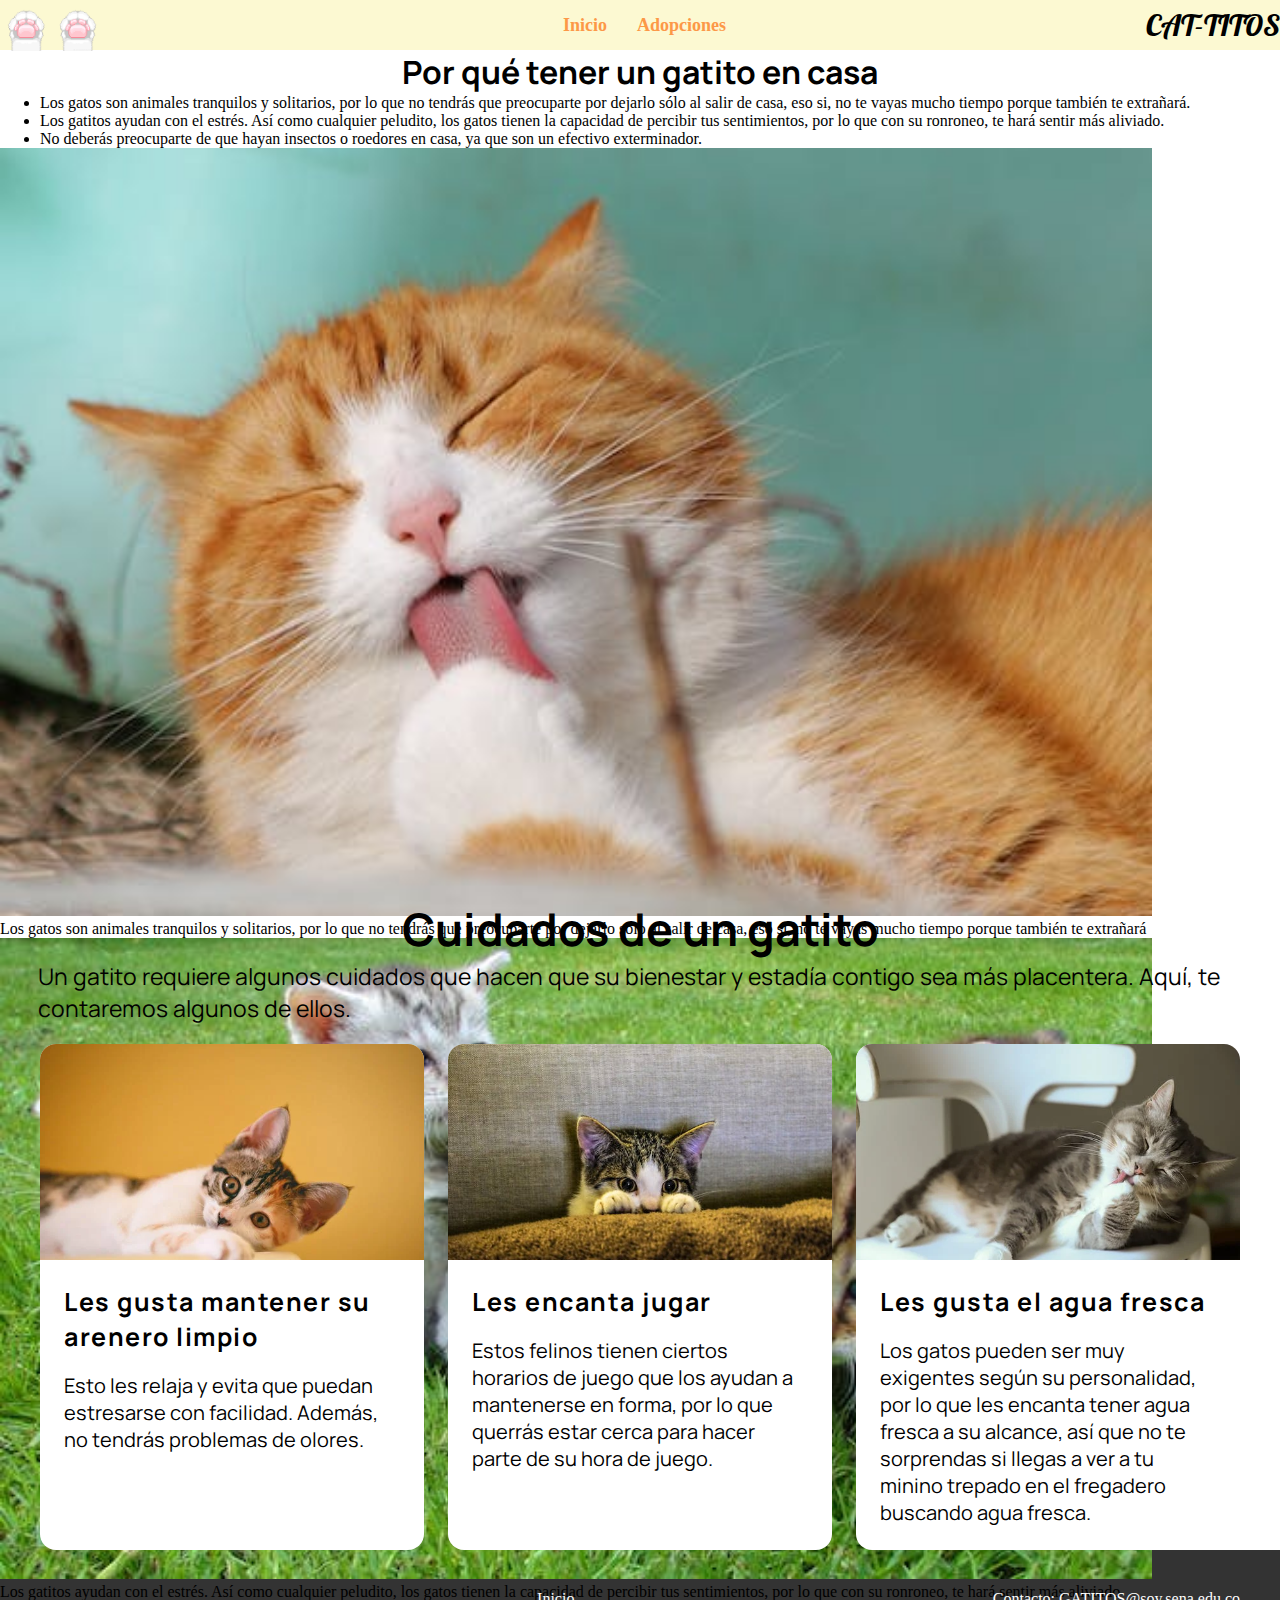
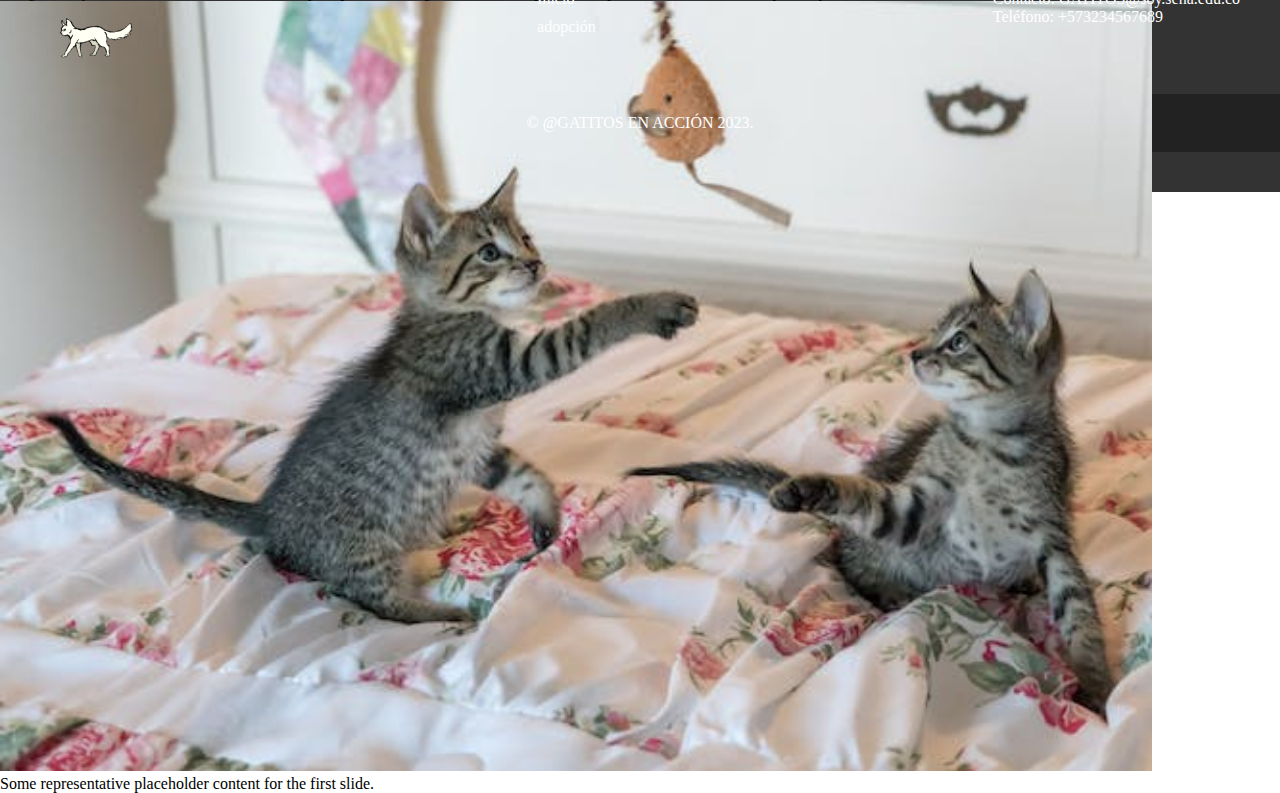
==== index.html @ 414038a0 "Modificaciones en adociones" ====
<!DOCTYPE html>
<html lang="en">

<head>
    <meta charset="UTF-8">
    <meta name="viewport" content="width=device-width, initial-scale=1.0">
    <link rel="stylesheet" href="style.css">
    <link href="https://cdn.jsdelivr.net/npm/bootstrap@5.3.1/dist/css/bootstrap.min.css" rel="stylesheet" integrity="sha384-4bw+/aepP/YC94hEpVNVgiZdgIC5+VKNBQNGCHeKRQN+PtmoHDEXuppvnDJzQIu9" crossorigin="anonymous">
    <script src="https://cdn.jsdelivr.net/npm/bootstrap@5.3.1/dist/js/bootstrap.bundle.min.js" integrity="sha384-HwwvtgBNo3bZJJLYd8oVXjrBZt8cqVSpeBNS5n7C8IVInixGAoxmnlMuBnhbgrkm" crossorigin="anonymous"></script>
    <style>
        @import url('https://fonts.googleapis.com/css2?family=Edu+SA+Beginner&display=swap');
        @import url('https://fonts.googleapis.com/css2?family=Lobster&display=swap');
        @import url('https://fonts.googleapis.com/css2?family=Rubik+Marker+Hatch&family=Varela+Round&display=swap');
        @import url('https://fonts.googleapis.com/css2?family=Manrope:wght@200&display=swap');

    </style>

</head>

<body>
    <nav>
      <img id="menuH" src="/img/24-horas.gif">
        <ul>
            <li><a href="index.html">Inicio</a></li>
            <li><a href="adopcion.html">Adopciones</a></li>
        </ul>
        <span id="logo">CAT-TITOS</span>

    </nav>


    <h1 class="info_principal">Por qué tener un gatito en casa</h1>
    <ul>
    <li><p class="p1">Los gatos son animales tranquilos y solitarios, por lo que no tendrás que preocuparte por dejarlo sólo al salir de casa, eso si, no te vayas mucho tiempo porque también te extrañará.</p></li>
    <li>Los gatitos ayudan con el estrés. Así como cualquier peludito, los gatos tienen la capacidad de percibir tus sentimientos, por lo que con su ronroneo, te hará sentir más aliviado.</li>
    <li>No deberás preocuparte de que hayan insectos o roedores en casa, ya que son un efectivo exterminador.</li>
    </ul>

    <div id="carouselExampleSlidesOnly" class="carousel_slide" data-bs-ride="carousel">
      <div class="carousel-inner" style="width: 90%; height: 750px;">
        <div class="carousel-item active" style="transition: transform 0s ease, opacity 1s ease-out">
          <img src="/img/carrusel1.jpeg" class="d-block w-100" alt="...">
          <div class="carousel-caption d-none d-md-block">
            <p>Los gatos son animales tranquilos y solitarios, por lo que no tendrás que preocuparte por dejarlo sólo al salir de casa, eso si, no te vayas mucho tiempo porque también te extrañará</p>
          </div>
        </div>
        <div class="carousel-item" style="transition: transform 0s ease, opacity 1s ease-out">
          <img src="img/carrusel2.jpeg" class="d-block w-100" alt="...">
          <div class="carousel-caption d-none d-md-block">
            <p>Los gatitos ayudan con el estrés. Así como cualquier peludito, los gatos tienen la capacidad de percibir tus sentimientos, por lo que con su ronroneo, te hará sentir más aliviado</p>
          </div>
        </div>
        <div class="carousel-item" style="transition: transform 0s ease, opacity 1s ease-out">
          <img src="img/carrusel3.jpeg" class="d-block w-100" alt="...">
          <div class="carousel-caption d-none d-md-block">
            <p>Some representative placeholder content for the first slide.</p>
          </div>
        </div>
      </div>
    </div>

    <h2 class="cuidados">Cuidados de un gatito</h2>
    <p class="cuidados_texto">Un gatito requiere algunos cuidados que hacen que su bienestar y estadía contigo sea más placentera. 
    Aquí, te contaremos algunos de ellos.</p>

        <!-- TARJETAS-->
        <section class="articles">
            <article>
              <div class="article-wrapper">
                <figure>
                  <img src="/img/gato1.webp" alt="" />
                </figure>
                <div class="article1">
                  <h2>Les gusta mantener su arenero limpio</h2>
                  <p>Esto les relaja y evita que puedan estresarse con facilidad. Además, no tendrás problemas de olores. </p>
                </div>
              </div>
            </article>

            <article>
               <div class="article-wrapper">
                <figure>
                  <img src="/img/gato3.jpeg" alt="" />
                </figure>
                <div class="article1">
                  <h2>Les encanta jugar</h2>
                  <p>Estos felinos tienen ciertos horarios de juego que los ayudan a mantenerse en forma, por lo que querrás estar cerca para hacer parte de su hora de juego.</p>
                </div>
              </div>
            </article>
            <article>
          
              <div class="article-wrapper">
                <figure>
                  <img src="/img/gato2.webp" alt="" />
                </figure>
                <div class="article1">
                  <h2>Les gusta el agua fresca</h2>
                  <p>Los gatos pueden ser muy exigentes según su personalidad, por lo que les encanta tener agua fresca a su alcance, así que no te sorprendas si llegas a ver a tu minino trepado en el fregadero buscando agua fresca.</p>
                </div>
              </div>
            </article>
          </section>

          <footer>
            <div class="footer-content">
                <div class="footer-logo">
                    <img src="/img/YAgE.gif" alt="Logo de la Empresa">
                </div>
                <div class="footer-links">
                    <ul>
                        <li><a href="index.html">Inicio</a></li>
                        <li><a href="adopcion.html">adopción</a></li>
      
                    </ul>
                </div>
                <div class="footer-contact">
                    <p>Contacto: GATITOS@soy.sena.edu.co</p>
                    <p>Teléfono: +573234567689</p>
                </div>
            </div>
            <div class="footer-bottom">
                <p>&copy;  @GATITOS EN ACCIÓN 2023.</p>
            </div>
        </footer>
</body>

</html>
---- style.css ----
* {
    margin: 0;
   
}

nav {
    background-color: rgb(252, 249, 210);
    justify-content: space-between;
    display: flex;
    top: 0;
    left: 0;
    width: 100%;
    height: 50px;
    align-items: center;
}

nav ul {
    display: flex;
    list-style: none;

}
nav span {
    display: flex;
    list-style: none;
}

nav ul a {
    text-decoration: none;
    color: rgb(252, 152, 71);
    font-size: 18px;
    font-weight: bold;
    padding: 0 15px;
}

nav ul a:hover {
    color: rgb(224, 83, 83);
    transition: all 0.3s;
    background-color: rgba(109, 109, 109, 0.5);
    border-radius: 4px;
    padding: 5px 20px;
    
}

nav img {
    max-width: 103px;

}

#logo {
    font-family: 'Lobster', cursive;
    font-size: 30px;
}

.cuidados{
    font-family: 'Manrope', sans-serif;
    font-size: 45px;
    text-align: center;
}

.cuidados_texto{
    margin-bottom: 20px;
    font-family: 'Manrope', sans-serif;
    font-size: 23px;
    margin-left: 3%;
}
main h1 {
    font-family: 'Rubik Marker Hatch', cursive;
    font-family: 'Varela Round', sans-serif;
    text-align: center;
}

main h1 {
    display: flex;
    justify-content: space-around;
    margin: auto;
    padding-top: 20px;
}

/*Módulo adopción*/

.contenidos{
    padding: 5px;
}
.titulos{
    font-weight: 600;
    text-decoration-line: underline;
    font-size: 50px;
    text-decoration-color: rgba(216, 135, 81, 0.685);
    color: rgb(255, 229, 191);
    text-align: center;
  padding: 30px 

}
  
.galeriap{
    font-size: 40px;
    font-weight: 600;
    text-decoration: rgb(255, 243, 138);
    text-decoration-line: underline ;
    text-align: center;
}

.galeriadiv{
    display: flex;
    padding: 10px 180px 10px 180px;

}
img{
    width: 100%;
}
.galeriasubdiv{
    flex: 25%;
    padding: 5px;
}
.galeriasubdiv img{
    margin-top: 5px;
}
@media (max-width: 800px){
    .galeriasubdiv{
        flex: 50%;
    }
}
@media (max-width: 600px){
    .galeriasubdiv{
        flex: 100%;
    }
}



.ag-format-container {
    width: 70%;
    margin: 0 auto;
  }
  
  
  .ag-courses_box {
    display: -webkit-box;
    display: -ms-flexbox;
    display: flex;
    -webkit-box-align: start;
    -ms-flex-align: start;
    align-items: flex-start;
    -ms-flex-wrap: wrap;
    flex-wrap: wrap;
    padding: 50px 0;
  }
  .ag-courses_item {
    -ms-flex-preferred-size: calc(33.33333% - 30px);
    flex-basis: calc(33.33333% - 30px);
  
    margin: 0 15px 30px;
  
    overflow: hidden;
  
    border-radius: 28px;
  }
  .ag-courses-item_link {
    display: block;
    padding: 30px 20px;
    background-color: #121212;
  text-decoration: none;
    overflow: hidden;
  
    position: relative;
  }
  .ag-courses-item_link:hover,
  .ag-courses-item_link:hover .ag-courses-item_date {
    text-decoration: none;
    color: #FFF;
  }
  .ag-courses-item_link:hover .ag-courses-item_bg {
    -webkit-transform: scale(10);
    -ms-transform: scale(10);
    transform: scale(10);
  }
  .ag-courses-item_title {
    min-height: 87px;
    margin: 0 0 25px;
  
    overflow: hidden;
  
    font-weight: bold;
    font-size: 30px;
    color: #ffffff;
  
    z-index: 2;
    position: relative;
  }
  .ag-courses-item_date-box {
    font-size: 18px;
    color: #ffffff;
  
    z-index: 2;
    position: relative;
  }
  .ag-courses-item_date {
    font-weight: bold;
    color: #f9b234;
  
    -webkit-transition: color .5s ease;
    -o-transition: color .5s ease;
    transition: color .5s ease
  }
  .ag-courses-item_bg {
    height: 128px;
    width: 128px;
    background-color: #fcdba3;
  
    z-index: 1;
    position: absolute;
    top: -75px;
    right: -75px;
  
    border-radius: 50%;
  
    -webkit-transition: all .5s ease;
    -o-transition: all .5s ease;
    transition: all .5s ease;
  }
  .ag-courses_item:nth-child(2n) .ag-courses-item_bg {
    background-color: #bbeec6;
  }
  .ag-courses_item:nth-child(3n) .ag-courses-item_bg {
    background-color: #f0aa91;
  }
  .ag-courses_item:nth-child(4n) .ag-courses-item_bg {
    background-color: #d9baf8;
  }
  .ag-courses_item:nth-child(5n) .ag-courses-item_bg {
    background-color: #f8b6de;
  }
  .ag-courses_item:nth-child(6n) .ag-courses-item_bg {
    background-color: #bdbcf7;
  }
  .ag-courses_item:nth-child(7n) .ag-courses-item_bg {
    background-color: #dc9fff;
  } 
  .ag-courses_item:nth-child(8n) .ag-courses-item_bg {
    background-color: #fdff98;
  }
  
  
  @media only screen and (max-width: 979px) {
    .ag-courses_item {
      -ms-flex-preferred-size: calc(50% - 30px);
      flex-basis: calc(50% - 30px);
    }
    .ag-courses-item_title {
      font-size: 24px;
    }
  }
  
  @media only screen and (max-width: 767px) {
    .ag-format-container {
      width: 66%;
    }
  
  }
  @media only screen and (max-width: 639px) {
    .ag-courses_item {
      -ms-flex-preferred-size: 100%;
      flex-basis: 100%;
    }
  }
    .ag-courses-item_title {
      min-height: 72px;
      line-height: 1;
  
      font-size: 24px;
    }
    .ag-courses-item_link {
      padding: 22px 40px;
    }
    .ag-courses-item_date-box {
      font-size: 16px;
    }
  


  
.container121{
  display: flex;
  justify-content: center;
  padding: 80px;
}

.square:hover {
    -webkit-transform: translate(20px, -10px);
    -ms-transform: translate(10px, -10px);
    transform: translate(10px, -10px);
    -webkit-box-shadow: 0 20px 40px rgba(0, 0, 0, 0.08);
    box-shadow: 0 20px 40px rgba(0, 0, 0, 0.08);
     }


.square{
  width: 360px;
	height: 380px;
	background: white;
  border-radius: 4px;
  box-shadow: 0px 20px 50px #D9DBDF;
  -webkit-transition: all 0.3s ease;
  -o-transition: all 0.3s ease;
  transition: all 0.3s ease; 
  padding: 0px 30px 0px 30px;
  margin: 0px 80px 0px 80px;

}

.mask{
  clip: rect(0px, 460px, 220px, 0px);
  border-radius: 4px;
  position: absolute;
  width: 390px;
}
.hh11{
  margin: auto;
  text-align: left;
  margin-top: 240px;
  padding-left: 30px;
  font-family: 'Merriweather', serif;
  font-size: 24px;
}

/*POR QUÉ TENER UN GATITO EN CASA*/

.carousel-inner{
  width: 90%;
  height: 750px;
}

.info_principal{
  text-align: center;
  font-family: 'Manrope', sans-serif;
}

/*TARJETAS*/
article {
  --img-scale: 1.001;
  --title-color: black;
  --link-icon-translate: -20px;
  --link-icon-opacity: 0;
  position: relative;
  border-radius: 16px;
  box-shadow: none;
  background: #fff;
  transform-origin: center;
  transition: all 0.4s ease-in-out;
  overflow: hidden;
}

article a::after {
  position: absolute;
  inset-block: 0;
  inset-inline: 0;
  cursor: pointer;
  content: "";
}

article h2 {
  margin: 0 0 18px 0;
  font-family: 'Manrope', sans-serif;
  font-size: 25px;
  letter-spacing: 0.06em;
  color: var(--title-color);
  transition: color 0.3s ease-out;
}

article p{
  font-family: 'Manrope', sans-serif;
  font-size: 20px;
}

figure {
  margin: 0;
  aspect-ratio: 16 / 9;
  overflow: hidden;
}

article img {
  max-width: 100%;
  transform-origin: center;
  transform: scale(var(--img-scale));
  transition: transform 0.4s ease-in-out;
}

.article1 {
  padding: 24px;
}
article:has(:hover, :focus) {
  --img-scale: 1.1;
  --title-color: #28666e;
  --link-icon-translate: 0;
  --link-icon-opacity: 1;
  box-shadow: rgba(0, 0, 0, 0.16) 0px 10px 36px 0px, rgba(0, 0, 0, 0.06) 0px 0px 0px 1px;
}

.articles {
  display: grid;
  max-width: 1200px;
  margin-inline: auto;
  padding-inline: 24px;
  grid-template-columns: repeat(auto-fill, minmax(320px, 1fr));
  gap: 24px;
}

@media screen and (max-width: 960px) {
  article {
  container: card/inline-size;
  }
  .article-body p {
  display: none;
  }
}

@container card (min-width: 380px) {
  .article-wrapper {
  display: grid;
  grid-template-columns: 100px 1fr;
  gap: 16px;
  }
  .article-body {
  padding-left: 0;
  }
  figure {
  width: 100%;
  height: 100%;
  overflow: hidden;
  }
  figure img {
  height: 100%;
  aspect-ratio: 1;
  object-fit: cover;
  }
}

.sr-only:not(:focus):not(:active) {
  clip: rect(0 0 0 0); 
  clip-path: inset(50%);
  height: 1px;
  overflow: hidden;
  position: absolute;
  white-space: nowrap; 
  width: 1px;
}









/*FOOTER*/

footer {
  background-color: #333;
  color: #fff;
  padding: 40px 0;
}

.footer-content {
  max-width: 1200px;
  margin: 0 auto;
  display: flex;
  flex-wrap: wrap;
  justify-content: space-between;
  align-items: flex-start;
}

.footer-logo img {
  max-width: 100px;
}

.footer-links ul {
  list-style: none;
  padding: 0;
}

.footer-links ul li {
  margin-bottom: 10px;
}

.footer-links a {
  text-decoration: none;
  color: #fff;
  transition: color 0.3s;
}

.footer-links a:hover {
  color: #f5a623;
}

.footer-contact p {
  margin: 0;
}

/* Estilos para el footer inferior */
.footer-bottom {
  background-color: #222;
  text-align: center;
  padding: 20px 0;
}

.footer-bottom p {
  margin: 0;
}
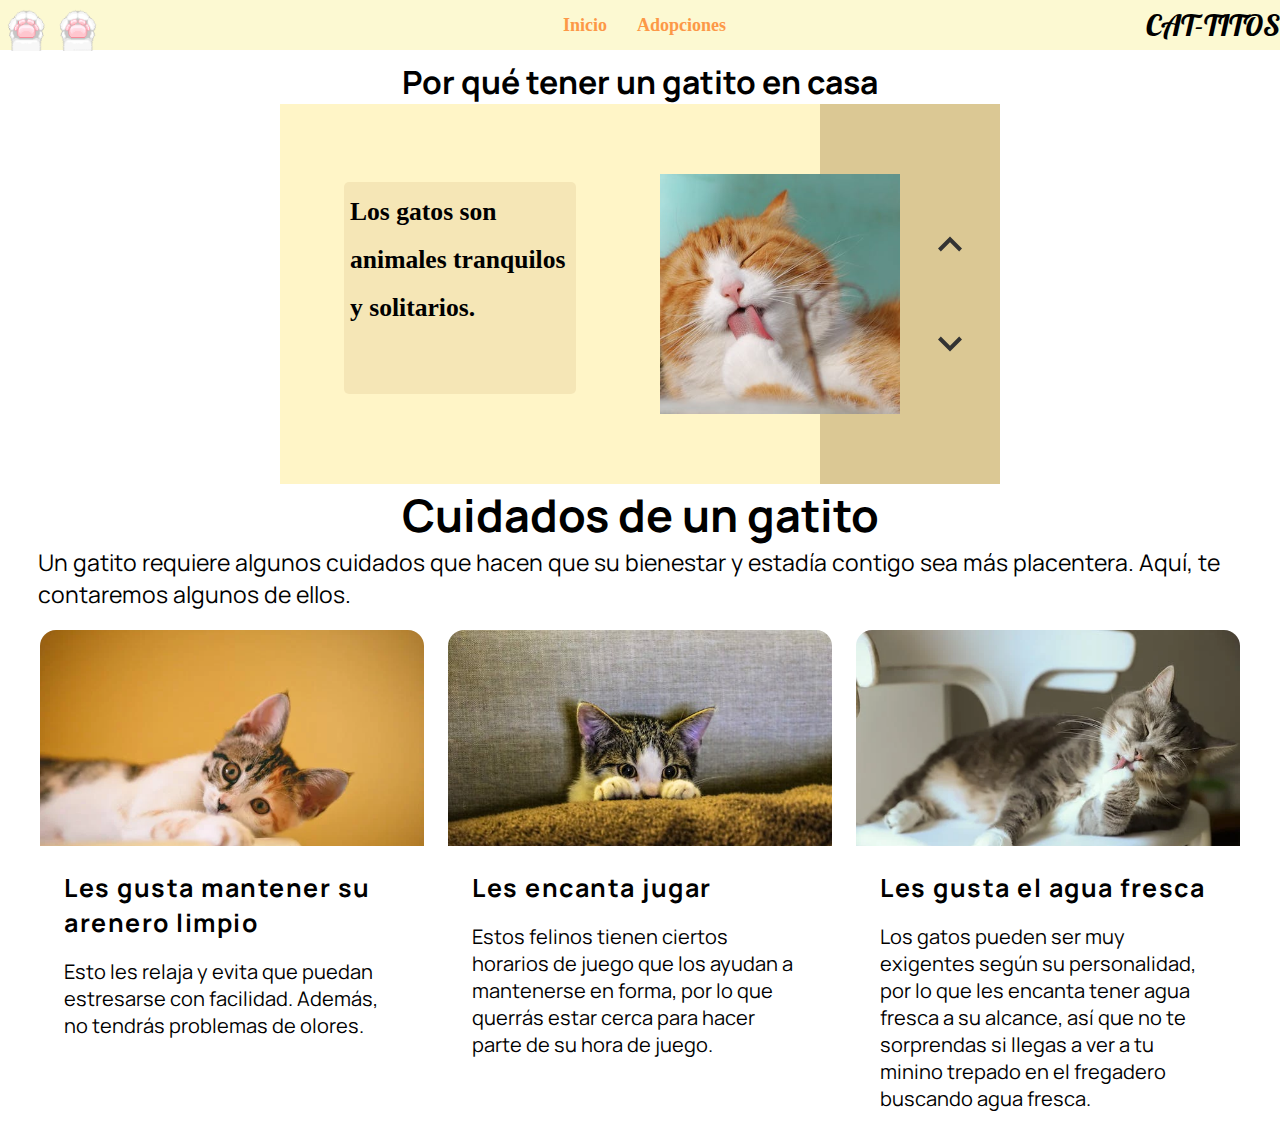
==== commit e433de5b: "principio de Index" ====
--- a/index.html
+++ b/index.html
@@ -19,45 +19,28 @@
 
 <body>
     <nav>
-      <img id="menuH" src="/img/24-horas.gif">
+        <img id="menuH" src="/img/24-horas.gif" alt="">
         <ul>
-            <li><a href="index.html">Inicio</a></li>
-            <li><a href="adopcion.html">Adopciones</a></li>
+            <li><a href="/index.html">Inicio</a></li>
+            <li><a href="/adopcion.html">Adopciones</a></li>
         </ul>
         <span id="logo">CAT-TITOS</span>
 
     </nav>
 
+<h1 class="info_principal">Por qué tener un gatito en casa</h1>
 
-    <h1 class="info_principal">Por qué tener un gatito en casa</h1>
-    <ul>
-    <li><p class="p1">Los gatos son animales tranquilos y solitarios, por lo que no tendrás que preocuparte por dejarlo sólo al salir de casa, eso si, no te vayas mucho tiempo porque también te extrañará.</p></li>
-    <li>Los gatitos ayudan con el estrés. Así como cualquier peludito, los gatos tienen la capacidad de percibir tus sentimientos, por lo que con su ronroneo, te hará sentir más aliviado.</li>
-    <li>No deberás preocuparte de que hayan insectos o roedores en casa, ya que son un efectivo exterminador.</li>
-    </ul>
-
-    <div id="carouselExampleSlidesOnly" class="carousel_slide" data-bs-ride="carousel">
-      <div class="carousel-inner" style="width: 90%; height: 750px;">
-        <div class="carousel-item active" style="transition: transform 0s ease, opacity 1s ease-out">
-          <img src="/img/carrusel1.jpeg" class="d-block w-100" alt="...">
-          <div class="carousel-caption d-none d-md-block">
-            <p>Los gatos son animales tranquilos y solitarios, por lo que no tendrás que preocuparte por dejarlo sólo al salir de casa, eso si, no te vayas mucho tiempo porque también te extrañará</p>
-          </div>
-        </div>
-        <div class="carousel-item" style="transition: transform 0s ease, opacity 1s ease-out">
-          <img src="img/carrusel2.jpeg" class="d-block w-100" alt="...">
-          <div class="carousel-caption d-none d-md-block">
-            <p>Los gatitos ayudan con el estrés. Así como cualquier peludito, los gatos tienen la capacidad de percibir tus sentimientos, por lo que con su ronroneo, te hará sentir más aliviado</p>
-          </div>
-        </div>
-        <div class="carousel-item" style="transition: transform 0s ease, opacity 1s ease-out">
-          <img src="img/carrusel3.jpeg" class="d-block w-100" alt="...">
-          <div class="carousel-caption d-none d-md-block">
-            <p>Some representative placeholder content for the first slide.</p>
-          </div>
-        </div>
+      <div id="carousel-wrapper">
+  <div id="menu">
+      <div id="current-option">
+        <span id="current-option-text1" data-previous-text="" data-next-text=""></span>
+        <span id="current-option-text2" data-previous-text="" data-next-text=""></span>
       </div>
-    </div>
+      <button id="previous-option"></button>
+      <button id="next-option"></button>
+  </div>
+  <div id="image"></div>
+</div>
 
     <h2 class="cuidados">Cuidados de un gatito</h2>
     <p class="cuidados_texto">Un gatito requiere algunos cuidados que hacen que su bienestar y estadía contigo sea más placentera. 
@@ -102,27 +85,6 @@
             </article>
           </section>
 
-          <footer>
-            <div class="footer-content">
-                <div class="footer-logo">
-                    <img src="/img/YAgE.gif" alt="Logo de la Empresa">
-                </div>
-                <div class="footer-links">
-                    <ul>
-                        <li><a href="index.html">Inicio</a></li>
-                        <li><a href="adopcion.html">adopción</a></li>
-      
-                    </ul>
-                </div>
-                <div class="footer-contact">
-                    <p>Contacto: GATITOS@soy.sena.edu.co</p>
-                    <p>Teléfono: +573234567689</p>
-                </div>
-            </div>
-            <div class="footer-bottom">
-                <p>&copy;  @GATITOS EN ACCIÓN 2023.</p>
-            </div>
-        </footer>
 </body>
-
+<script src="js.js"></script>
 </html>
--- a/style.css
+++ b/style.css
@@ -269,7 +269,7 @@
       line-height: 1;
   
       font-size: 24px;
-    }
+  }
     .ag-courses-item_link {
       padding: 22px 40px;
     }
@@ -326,10 +326,291 @@
 
 /*POR QUÉ TENER UN GATITO EN CASA*/
 
-.carousel-inner{
-  width: 90%;
-  height: 750px;
-}
+.info_principal{
+  margin-top: 10px;
+}
+/*TARJETAS DE INICIO*/
+
+
+#carousel-wrapper {
+  width: auto;
+  height: auto;
+  display: flex;
+  flex-direction: row;
+  align-items: center;
+  justify-content: center;
+  overflow: hidden;
+
+  #menu {
+    height: 380px;
+    width: 720px;
+    overflow: hidden;
+    font-weight: 700;
+    line-height: 1;
+    display: flex;
+    flex-direction: row;
+    align-items: center;
+    justify-content: center;
+    vertical-align: middle;
+    transition: all 0.6s ease-in-out;
+
+    #current-option {
+      position: relative;
+      width: 100%;
+      height: 100%;
+      transform: translate(-25%, 0%);
+      display: flex;
+      flex-direction: column;
+      align-items: center;
+      justify-content: center;
+      background-color: rgb(255, 245, 199);
+      overflow: hidden;
+
+      #current-option-text1 {
+        font-size: 1.6rem;
+        line-height: 3rem;
+        width: 220px;
+        height: 200px;
+        display: flex;
+        flex-direction: column;
+        align-items: center;
+        justify-content: flex-start;
+        border-radius: 5px;
+        padding: 6px;
+        background: rgba(245, 230, 182, 0.986);
+
+        &::before {
+          content: attr(data-next-text);
+          position: absolute;
+          transform: translate(0%, 380px);
+          width: 100%;
+          height: 200px;
+          display: flex;
+          flex-direction: column;
+          align-items: center;
+          justify-content: flex-start;
+          border-radius: 5px;
+          padding: 6px;
+          background: rgba(245, 230, 182, 0.986);
+        }
+
+        &::after {
+          content: attr(data-previous-text);
+          position: absolute;
+          transform: translate(0%, -380px);
+          width: 100%;
+          height: 200px;
+          display: flex;
+          flex-direction: column;
+          align-items: center;
+          justify-content: flex-start;
+          border-radius: 5px;
+          padding: 6px;
+          background: rgba(245, 230, 182, 0.986);
+        }
+      }
+
+      #current-option-text2 {
+        font-size: 0.8rem;
+        display: flex;
+        flex-direction: column;
+        align-items: flex-start;
+        justify-content: flex-end;
+        border-radius: 5px;
+        padding: 6px;
+        
+
+        &::before {
+          content: attr(data-next-text);
+          position: absolute;
+          transform: translate(0%, 380px);
+          width: 100%;
+          height: 40px;
+          display: flex;
+          flex-direction: column;
+          align-items: flex-start;
+          justify-content: flex-end;
+          border-radius: 5px;
+          padding: 6px;
+          
+        }
+
+        &::after {
+          content: attr(data-previous-text);
+          position: absolute;
+          transform: translate(0%, -380px);
+          width: 100%;
+          height: 40px;
+          display: flex;
+          flex-direction: column;
+          align-items: flex-start;
+          justify-content: flex-end;
+          border-radius: 5px;
+          padding: 6px;
+        }
+      }
+    }
+
+    #previous-option {
+      width: 1.5rem;
+      height: 1.5rem;
+      border: none;
+      display: block;
+      cursor: pointer;
+      background: url("data:image/svg+xml,%3Csvg version='1.1' xmlns='http://www.w3.org/2000/svg' xmlns:xlink='http://www.w3.org/1999/xlink' x='0px' y='0px' viewBox='0 0 256 256'%3E%3Cpolygon points='225.813,48.907 128,146.72 30.187,48.907 0,79.093 128,207.093 256,79.093' fill='%23333'%3E%3C/polygon%3E%3C/svg%3E");
+      background-size: cover;
+      position: absolute;
+      transform: translate(310px, 50px);
+    }
+
+    #next-option {
+      width: 1.5rem;
+      height: 1.5rem;
+      border: none;
+      display: block;
+      cursor: pointer;
+      background: url("data:image/svg+xml,%3Csvg version='1.1' xmlns='http://www.w3.org/2000/svg' xmlns:xlink='http://www.w3.org/1999/xlink' x='0px' y='0px' viewBox='0 0 256 256'%3E%3Cpolygon points='225.813,48.907 128,146.72 30.187,48.907 0,79.093 128,207.093 256,79.093' fill='%23333'%3E%3C/polygon%3E%3C/svg%3E");
+      background-size: cover;
+      position: absolute;
+      transform: translate(310px, -50px) rotate(180deg);
+    }
+  }
+
+  #image {
+    height: 240px;
+    width: 240px;
+    background-position: center;
+    background-repeat: no-repeat;
+    background-size: cover;
+    z-index: 101;
+    position: absolute;
+    transform: translate(140px, 0);
+  }
+
+  &.anim-next {
+    pointer-events: none;
+
+    #current-option-text1 {
+      animation: next-text 0.65s 0.085s;
+    }
+
+    #current-option-text2 {
+      animation: next-text 0.65s 0.085s;
+    }
+
+    #previous-option {
+      animation: next-top-arrow 0.65s 0.085s;
+    }
+
+    #next-option {
+      animation: next-bottom-arrow 0.65s 0.085s;
+    }
+    
+    #image {
+      animation: next-image 0.65s 0.085s;
+    }
+  }
+
+  &.anim-previous {
+    pointer-events: none;
+
+    #current-option-text1 {
+      animation: previous-text 0.65s 0.085s;
+    }
+
+    #current-option-text2 {
+      animation: previous-text 0.65s 0.085s;
+    }
+
+    #previous-option {
+      animation: previous-top-arrow 0.65s 0.085s;
+    }
+
+    #next-option {
+      animation: previous-bottom-arrow 0.65s 0.085s;
+    }
+    
+    #image {
+      animation: previous-image 0.65s 0.085s;
+    }
+  }
+}
+
+@keyframes previous-text {
+  50%,
+  55% {
+    transform: translate(0%, 390px);
+  }
+  to {
+    transform: translate(0%, 380px);
+  }
+}
+
+@keyframes previous-top-arrow {
+  50% {
+    transform: translate(310px, 53px);
+  }
+}
+
+@keyframes previous-bottom-arrow {
+  50% {
+    transform: translate(310px, -47px) rotate(180deg);
+  }
+}
+
+@keyframes previous-image {
+  0% {
+    transform: translate(140px, 0) scale(1);
+    opacity: 1;
+  }
+  70% {
+    transform: translate(140px, 0) scale(1.1);
+    opacity: 0;
+  }
+  100% {
+    transform: translate(140px, 0) scale(1);
+    opacity: 1;
+  }
+}
+
+@keyframes next-text {
+  50%,
+  55% {
+    transform: translate(0%, -390px);
+  }
+  to {
+    transform: translate(0%, -380px);
+  }
+}
+
+@keyframes next-top-arrow {
+  50% {
+    transform: translate(310px, 47px);
+  }
+}
+
+@keyframes next-bottom-arrow {
+  50% {
+    transform: translate(310px, -53px) rotate(180deg);
+  }
+}
+
+@keyframes next-image {
+  0% {
+    transform: translate(140px, 0) scale(1);
+    opacity: 1;
+  }
+  70% {
+    transform: translate(140px, 0) scale(1.1);
+    opacity: 0;
+  }
+  100% {
+    transform: translate(140px, 0) scale(1);
+    opacity: 1;
+  }
+}
+
+/*TARJETAS DE INICIO*/
 
 .info_principal{
   text-align: center;
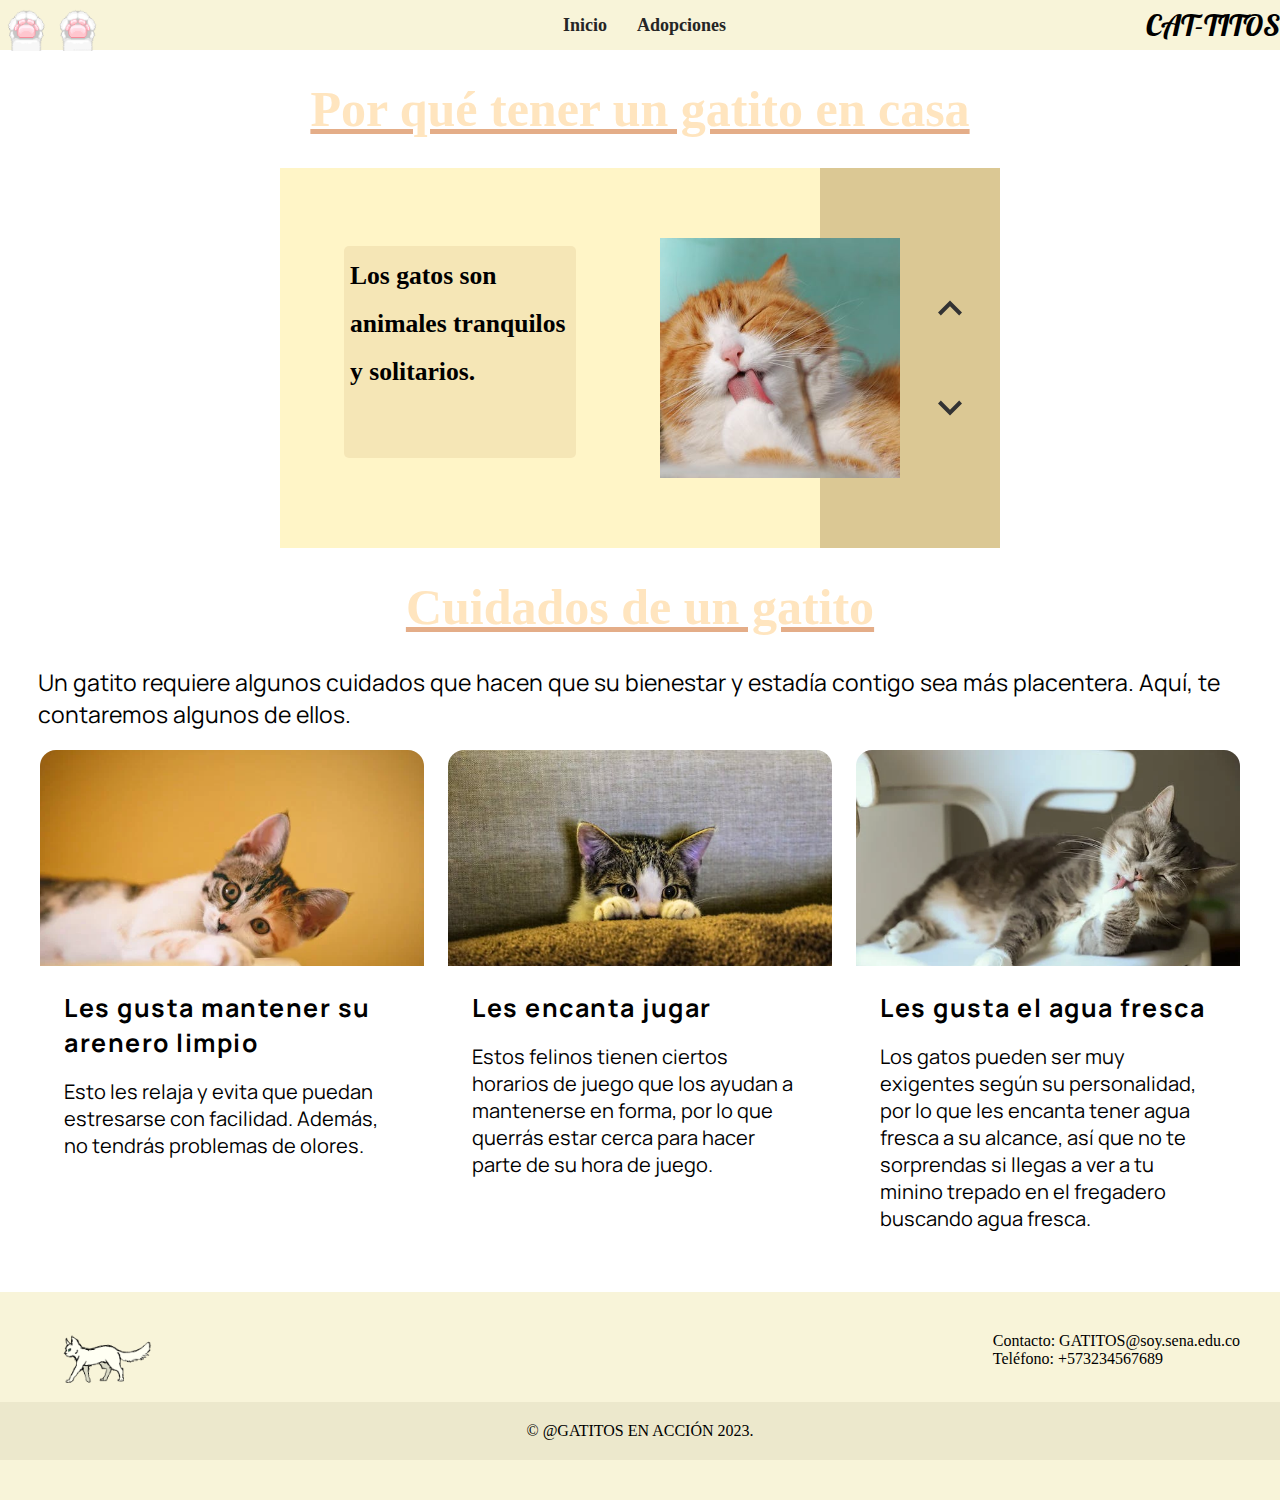
==== commit 21f1e776: "Modificaciones" ====
--- a/index.html
+++ b/index.html
@@ -5,9 +5,7 @@
     <meta charset="UTF-8">
     <meta name="viewport" content="width=device-width, initial-scale=1.0">
     <link rel="stylesheet" href="style.css">
-    <link href="https://cdn.jsdelivr.net/npm/bootstrap@5.3.1/dist/css/bootstrap.min.css" rel="stylesheet" integrity="sha384-4bw+/aepP/YC94hEpVNVgiZdgIC5+VKNBQNGCHeKRQN+PtmoHDEXuppvnDJzQIu9" crossorigin="anonymous">
-    <script src="https://cdn.jsdelivr.net/npm/bootstrap@5.3.1/dist/js/bootstrap.bundle.min.js" integrity="sha384-HwwvtgBNo3bZJJLYd8oVXjrBZt8cqVSpeBNS5n7C8IVInixGAoxmnlMuBnhbgrkm" crossorigin="anonymous"></script>
-    <style>
+       <style>
         @import url('https://fonts.googleapis.com/css2?family=Edu+SA+Beginner&display=swap');
         @import url('https://fonts.googleapis.com/css2?family=Lobster&display=swap');
         @import url('https://fonts.googleapis.com/css2?family=Rubik+Marker+Hatch&family=Varela+Round&display=swap');
@@ -28,7 +26,7 @@
 
     </nav>
 
-<h1 class="info_principal">Por qué tener un gatito en casa</h1>
+<h1 class="titulos">Por qué tener un gatito en casa</h1>
 
       <div id="carousel-wrapper">
   <div id="menu">
@@ -42,9 +40,10 @@
   <div id="image"></div>
 </div>
 
-    <h2 class="cuidados">Cuidados de un gatito</h2>
-    <p class="cuidados_texto">Un gatito requiere algunos cuidados que hacen que su bienestar y estadía contigo sea más placentera. 
-    Aquí, te contaremos algunos de ellos.</p>
+    <h1 class="titulos">Cuidados de un gatito</h1>
+    <div class="container"><p class="cuidados_texto">Un gatito requiere algunos cuidados que hacen que su bienestar y estadía contigo sea más placentera. 
+    Aquí, te contaremos algunos de ellos.</p></div>
+    
 
         <!-- TARJETAS-->
         <section class="articles">
@@ -84,7 +83,21 @@
               </div>
             </article>
           </section>
-
+          <br><br>
+          <footer>
+            <div class="footer-content">
+                <div class="footer-logo">
+                    <img src="/img/YAgE.gif" alt="Logo de la Empresa">
+                </div>
+                <div class="footer-contact">
+                    <p>Contacto: GATITOS@soy.sena.edu.co</p>
+                    <p>Teléfono: +573234567689</p>
+                </div>
+            </div>
+            <div class="footer-bottom">
+                <p>&copy;  @GATITOS EN ACCIÓN 2023.</p>
+            </div>
+        </footer>
 </body>
 <script src="js.js"></script>
 </html>
--- a/style.css
+++ b/style.css
@@ -5,7 +5,7 @@
 }
 
 nav {
-    background-color: rgb(252, 249, 210);
+    background-color: rgb(248, 244, 217);
     justify-content: space-between;
     display: flex;
     top: 0;
@@ -26,19 +26,20 @@
 }
 
 nav ul a {
+  
     text-decoration: none;
-    color: rgb(252, 152, 71);
+    color: rgb(37, 37, 37);
     font-size: 18px;
     font-weight: bold;
     padding: 0 15px;
 }
 
 nav ul a:hover {
-    color: rgb(224, 83, 83);
+    color: rgb(255, 255, 255);
     transition: all 0.3s;
-    background-color: rgba(109, 109, 109, 0.5);
+    background-color: rgba(100, 100, 100, 0.705);
     border-radius: 4px;
-    padding: 5px 20px;
+    padding: 3px 15px;
     
 }
 
@@ -145,24 +146,28 @@
     -ms-flex-wrap: wrap;
     flex-wrap: wrap;
     padding: 50px 0;
+    
+  }
+  .ag-courses_item:hover span{
+    color: #ffffff;
   }
   .ag-courses_item {
     -ms-flex-preferred-size: calc(33.33333% - 30px);
     flex-basis: calc(33.33333% - 30px);
-  
     margin: 0 15px 30px;
-  
     overflow: hidden;
-  
     border-radius: 28px;
+    box-shadow: 0px 20px 50px #D9DBDF;
+    -webkit-transition: all 0.3s ease;
+    -o-transition: all 0.3s ease;
+    transition: all 0.3s ease; 
   }
   .ag-courses-item_link {
     display: block;
     padding: 30px 20px;
-    background-color: #121212;
+    background-color: #ffffff;
   text-decoration: none;
     overflow: hidden;
-  
     position: relative;
   }
   .ag-courses-item_link:hover,
@@ -178,27 +183,22 @@
   .ag-courses-item_title {
     min-height: 87px;
     margin: 0 0 25px;
-  
     overflow: hidden;
-  
     font-weight: bold;
     font-size: 30px;
-    color: #ffffff;
-  
+    color: #000000fd;
     z-index: 2;
     position: relative;
   }
   .ag-courses-item_date-box {
     font-size: 18px;
     color: #ffffff;
-  
     z-index: 2;
     position: relative;
   }
   .ag-courses-item_date {
     font-weight: bold;
     color: #f9b234;
-  
     -webkit-transition: color .5s ease;
     -o-transition: color .5s ease;
     transition: color .5s ease
@@ -207,14 +207,11 @@
     height: 128px;
     width: 128px;
     background-color: #fcdba3;
-  
     z-index: 1;
     position: absolute;
     top: -75px;
     right: -75px;
-  
     border-radius: 50%;
-  
     -webkit-transition: all .5s ease;
     -o-transition: all .5s ease;
     transition: all .5s ease;
@@ -306,7 +303,6 @@
   transition: all 0.3s ease; 
   padding: 0px 30px 0px 30px;
   margin: 0px 80px 0px 80px;
-
 }
 
 .mask{
@@ -327,7 +323,7 @@
 /*POR QUÉ TENER UN GATITO EN CASA*/
 
 .info_principal{
-  margin-top: 10px;
+  padding: 20px;
 }
 /*TARJETAS DE INICIO*/
 
@@ -738,13 +734,14 @@
 /*FOOTER*/
 
 footer {
-  background-color: #333;
-  color: #fff;
+  background-color:rgb(248, 244, 217);
+  color: #000000;
   padding: 40px 0;
 }
 
 .footer-content {
   max-width: 1200px;
+  max-height: 70px;
   margin: 0 auto;
   display: flex;
   flex-wrap: wrap;
@@ -753,23 +750,11 @@
 }
 
 .footer-logo img {
-  max-width: 100px;
-}
-
-.footer-links ul {
-  list-style: none;
-  padding: 0;
-}
-
-.footer-links ul li {
-  margin-bottom: 10px;
-}
-
-.footer-links a {
-  text-decoration: none;
-  color: #fff;
-  transition: color 0.3s;
-}
+  margin-top:-30px;
+  max-width: 120px;
+}
+
+
 
 .footer-links a:hover {
   color: #f5a623;
@@ -781,7 +766,7 @@
 
 /* Estilos para el footer inferior */
 .footer-bottom {
-  background-color: #222;
+  background-color: rgb(236, 232, 204);
   text-align: center;
   padding: 20px 0;
 }
